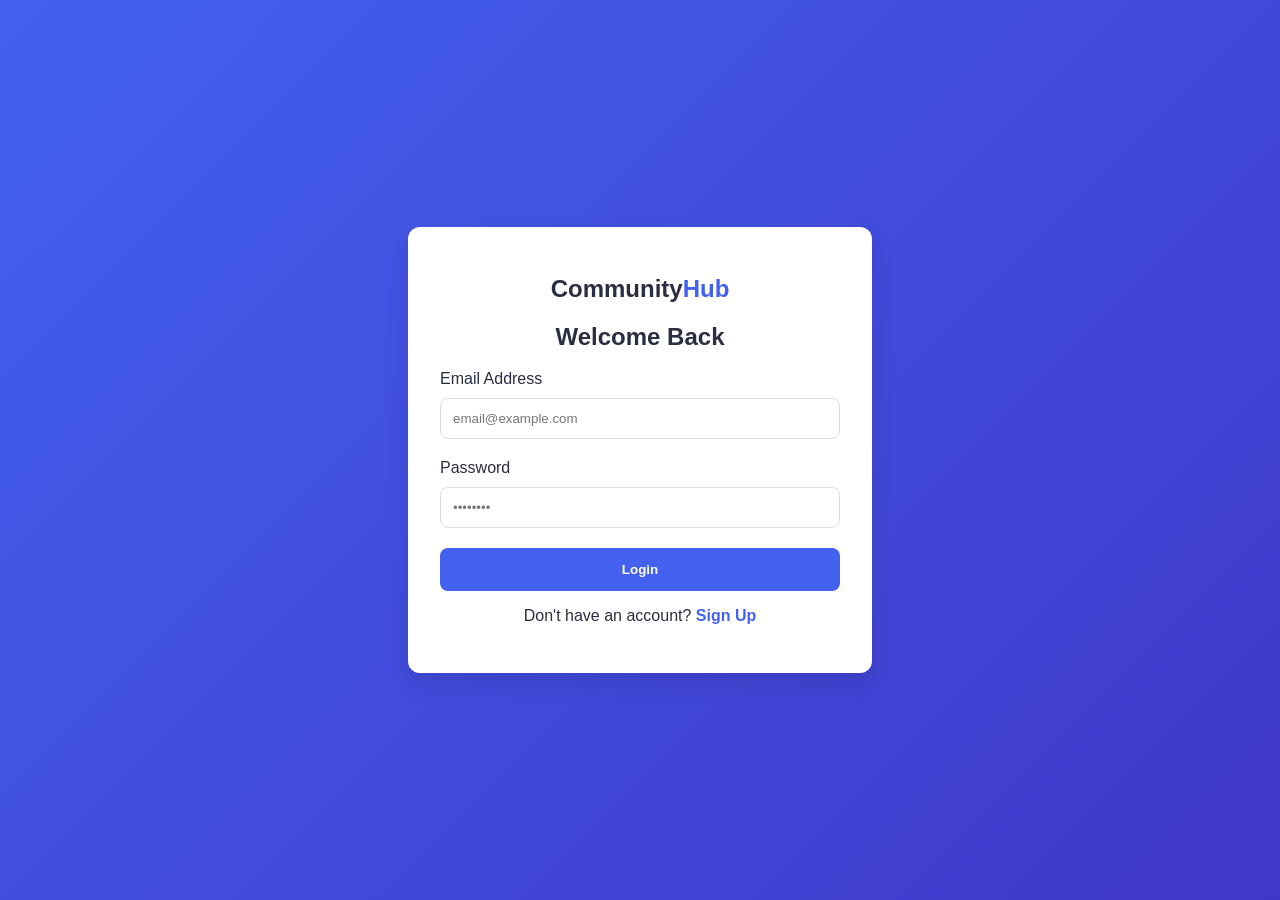
==== source/login.html @ c528bd12 "Initial commit" ====
<!DOCTYPE html>
<html lang="en">
<head>
    <meta charset="UTF-8">
    <title>Login | Community Hub</title>
    <link rel="stylesheet" href="style.css">
</head>
<body class="auth-wrapper">
    <div class="card">
        <div class="text-center">
            <a href="#" class="logo">Community<span>Hub</span></a>
            <h2>Welcome Back</h2>
        </div>
        <form id="loginForm" action="index.html">
            <script src="script.js"></script>
            <label>Email Address</label>
            <input type="email" placeholder="email@example.com" required>
            
            <label>Password</label>
            <input type="password" placeholder="••••••••" required>
            
            <button type="submit" class="btn-primary">Login</button>
        </form>
        <div class="text-center">
            <p>Don't have an account? <a href="signup.html">Sign Up</a></p>
        </div>
    </div>
</body>
</html>
---- source/style.css ----
:root {
    --primary: #4361ee;
    --dark: #2b2d42;
    --light: #f8f9fa;
    --white: #ffffff;
    --gray: #6c757d;
}

body {
    font-family: 'Inter', sans-serif;
    background-color: var(--light);
    margin: 0;
    color: var(--dark);
}

/* Layouts */
.auth-wrapper {
    height: 100vh;
    display: flex;
    justify-content: center;
    align-items: center;
    background: linear-gradient(135deg, #4361ee 0%, #3f37c9 100%);
}

.card {
    background: var(--white);
    padding: 2rem;
    border-radius: 12px;
    box-shadow: 0 10px 25px rgba(0,0,0,0.1);
    width: 100%;
    max-width: 400px;
}

/* Navbar */
.navbar {
    background: var(--white);
    padding: 1rem 10%;
    display: flex;
    justify-content: space-between;
    align-items: center;
    box-shadow: 0 2px 10px rgba(0,0,0,0.05);
}

.logo { font-size: 1.5rem; font-weight: 800; text-decoration: none; color: var(--dark); }
.logo span { color: var(--primary); }

/* Forms & Buttons */
input {
    width: 100%;
    padding: 12px;
    margin: 10px 0 20px 0;
    border: 1px solid #ddd;
    border-radius: 8px;
    box-sizing: border-box;
}

.btn-primary {
    background: var(--primary);
    color: white;
    border: none;
    padding: 14px;
    border-radius: 8px;
    width: 100%;
    font-weight: 600;
    cursor: pointer;
    transition: 0.3s;
}

.btn-primary:hover { background: #3046bc; }

.text-center { text-align: center; margin-top: 1rem; }
a { color: var(--primary); text-decoration: none; font-weight: 600; }
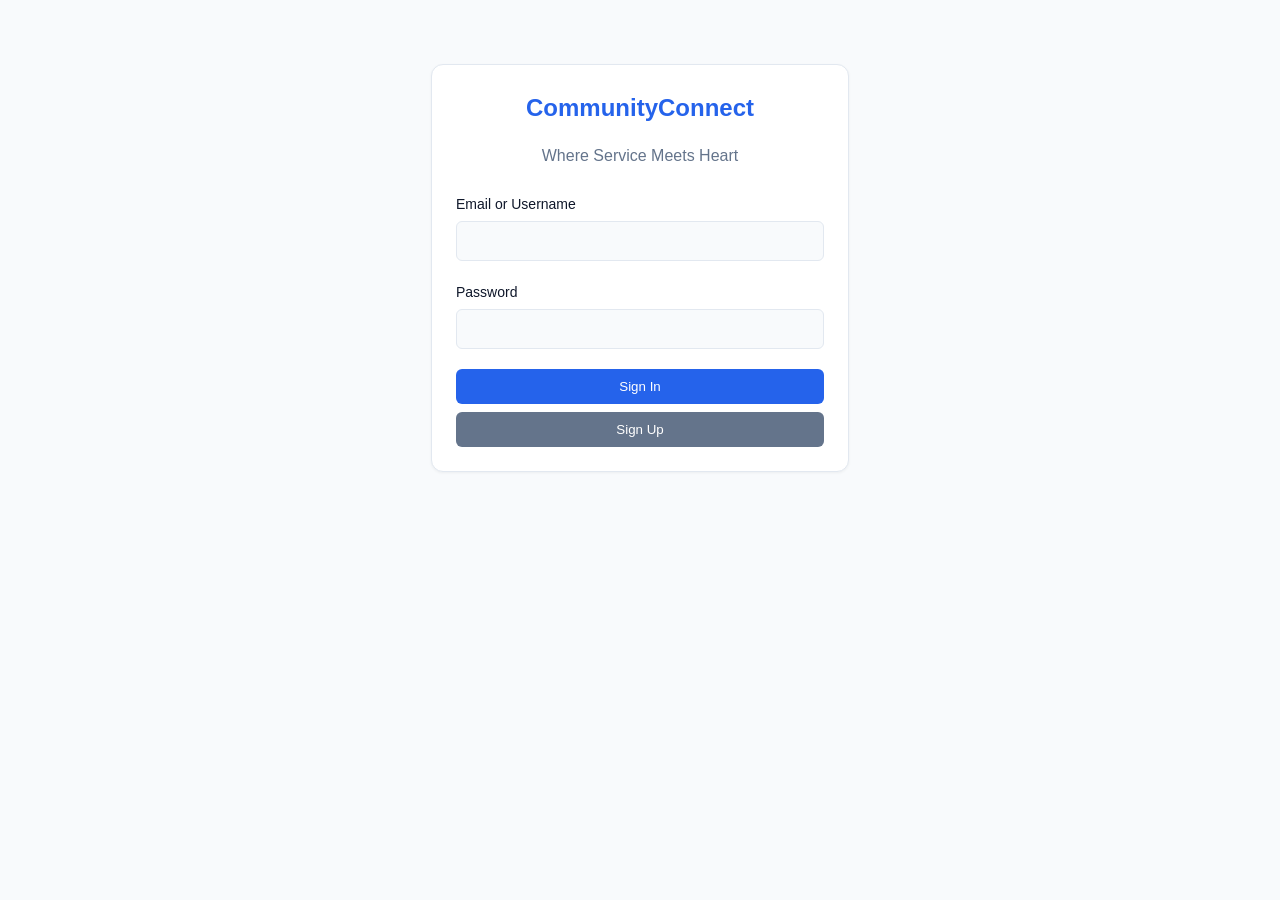
==== commit d8d2d5a4: "Updated homepage layout and fixed typos" ====
--- a/source/login.html
+++ b/source/login.html
@@ -1,29 +1,32 @@
 <!DOCTYPE html>
 <html lang="en">
 <head>
-    <meta charset="UTF-8">
-    <title>Login | Community Hub</title>
-    <link rel="stylesheet" href="style.css">
+  <meta charset="UTF-8">
+  <meta name="viewport" content="width=device-width, initial-scale=1.0">
+  <title>CommunityConnect - Login</title>
+  <link rel="stylesheet" href="style.css">
 </head>
-<body class="auth-wrapper">
-    <div class="card">
-        <div class="text-center">
-            <a href="#" class="logo">Community<span>Hub</span></a>
-            <h2>Welcome Back</h2>
+<body>
+  <div class="auth-container">
+    <main class="main-content">
+      <h2 style="text-align: center; color: var(--primary);">CommunityConnect</h2>
+      <p style="text-align: center; color: var(--text-muted);">Where Service Meets Heart</p>
+      
+      <form style="margin-top: 1.5rem;">
+        <div class="form-group">
+          <label for="username">Email or Username</label>
+          <input type="text" id="username" name="username">
         </div>
-        <form id="loginForm" action="index.html">
-            <script src="script.js"></script>
-            <label>Email Address</label>
-            <input type="email" placeholder="email@example.com" required>
-            
-            <label>Password</label>
-            <input type="password" placeholder="••••••••" required>
-            
-            <button type="submit" class="btn-primary">Login</button>
-        </form>
-        <div class="text-center">
-            <p>Don't have an account? <a href="signup.html">Sign Up</a></p>
+
+        <div class="form-group">
+          <label for="password">Password</label>
+          <input type="password" id="password" name="password">
         </div>
-    </div>
+
+        <button type="button" onclick="window.location.href='index.html'" style="width: 100%; margin-bottom: 0.5rem;">Sign In</button>
+        <button type="button" onclick="window.location.href='signup.html'" style="width: 100%; background: var(--text-muted);">Sign Up</button>
+      </form>
+    </main>
+  </div>
 </body>
 </html>
--- a/source/style.css
+++ b/source/style.css
@@ -1,72 +1,292 @@
 :root {
-    --primary: #4361ee;
-    --dark: #2b2d42;
-    --light: #f8f9fa;
-    --white: #ffffff;
-    --gray: #6c757d;
+  --primary: #2563eb;
+  --primary-hover: #1d4ed8;
+  --bg-main: #f8fafc;
+  --bg-card: #ffffff;
+  --text-dark: #0f172a;
+  --text-muted: #64748b;
+  --border: #e2e8f0;
+  --success: #10b981;
+}
+
+* {
+  box-sizing: border-box;
+  margin: 0;
+  padding: 0;
+  font-family: -apple-system, BlinkMacSystemFont, "Segoe UI", Roboto, sans-serif;
 }
 
 body {
-    font-family: 'Inter', sans-serif;
-    background-color: var(--light);
-    margin: 0;
-    color: var(--dark);
-}
-
-/* Layouts */
-.auth-wrapper {
-    height: 100vh;
-    display: flex;
-    justify-content: center;
-    align-items: center;
-    background: linear-gradient(135deg, #4361ee 0%, #3f37c9 100%);
-}
-
-.card {
-    background: var(--white);
-    padding: 2rem;
-    border-radius: 12px;
-    box-shadow: 0 10px 25px rgba(0,0,0,0.1);
-    width: 100%;
-    max-width: 400px;
-}
-
-/* Navbar */
-.navbar {
-    background: var(--white);
-    padding: 1rem 10%;
-    display: flex;
-    justify-content: space-between;
-    align-items: center;
-    box-shadow: 0 2px 10px rgba(0,0,0,0.05);
-}
-
-.logo { font-size: 1.5rem; font-weight: 800; text-decoration: none; color: var(--dark); }
-.logo span { color: var(--primary); }
-
-/* Forms & Buttons */
-input {
-    width: 100%;
-    padding: 12px;
-    margin: 10px 0 20px 0;
-    border: 1px solid #ddd;
-    border-radius: 8px;
-    box-sizing: border-box;
-}
-
-.btn-primary {
-    background: var(--primary);
-    color: white;
-    border: none;
-    padding: 14px;
-    border-radius: 8px;
-    width: 100%;
-    font-weight: 600;
-    cursor: pointer;
-    transition: 0.3s;
-}
-
-.btn-primary:hover { background: #3046bc; }
-
-.text-center { text-align: center; margin-top: 1rem; }
-a { color: var(--primary); text-decoration: none; font-weight: 600; }+  background-color: var(--bg-main);
+  color: var(--text-dark);
+  line-height: 1.6;
+}
+
+/* --- Responsive Navigation & Header --- */
+header {
+  background: var(--bg-card);
+  border-bottom: 1px solid var(--border);
+  padding: 1rem 2rem;
+  display: flex;
+  justify-content: space-between;
+  align-items: center;
+  flex-wrap: wrap;
+  gap: 1rem;
+}
+
+header h1 {
+  font-size: 1.5rem;
+  color: var(--primary);
+}
+
+.navbar ul {
+  display: flex;
+  list-style: none;
+  gap: 1.5rem;
+  flex-wrap: wrap;
+}
+
+.navbar a {
+  text-decoration: none;
+  color: var(--text-muted);
+  font-weight: 500;
+  transition: color 0.2s;
+}
+
+.navbar a:hover, .navbar a.active {
+  color: var(--primary);
+}
+
+/* --- Layout Grids --- */
+.layout {
+  max-width: 1200px;
+  margin: 2rem auto;
+  padding: 0 1rem;
+  display: grid;
+  grid-template-columns: 2fr 1fr;
+  gap: 2rem;
+}
+
+.single-layout {
+  max-width: 800px;
+  margin: 2rem auto;
+  padding: 0 1rem;
+}
+
+/* --- Card & Content Elements --- */
+section, .main-content {
+  background: var(--bg-card);
+  border: 1px solid var(--border);
+  border-radius: 12px;
+  padding: 1.5rem;
+  margin-bottom: 1.5rem;
+  box-shadow: 0 1px 3px rgba(0,0,0,0.05);
+}
+
+h2, h3 {
+  margin-bottom: 1rem;
+  color: var(--text-dark);
+}
+
+p {
+  margin-bottom: 1rem;
+  color: var(--text-dark);
+}
+
+/* --- Dashboard Statistics --- */
+.stats {
+  display: grid;
+  grid-template-columns: repeat(3, 1fr);
+  gap: 1rem;
+  margin: 1rem 0;
+}
+
+.stat-card {
+  background: var(--bg-main);
+  padding: 1rem;
+  border-radius: 8px;
+  text-align: center;
+  border: 1px solid var(--border);
+}
+
+.stat-card h3 {
+  color: var(--primary);
+  font-size: 1.75rem;
+  margin-bottom: 0.25rem;
+}
+
+.stat-card p {
+  font-size: 0.875rem;
+  color: var(--text-muted);
+  margin-bottom: 0;
+}
+
+/* --- Form Design --- */
+.form-group {
+  margin-bottom: 1.25rem;
+}
+
+label {
+  display: block;
+  font-size: 0.875rem;
+  font-weight: 500;
+  margin-bottom: 0.35rem;
+}
+
+input[type="text"], 
+input[type="email"], 
+input[type="password"], 
+input[type="date"], 
+textarea {
+  width: 100%;
+  padding: 0.625rem 0.75rem;
+  border: 1px solid var(--border);
+  border-radius: 6px;
+  background: var(--bg-main);
+  font-size: 1rem;
+  transition: all 0.2s;
+}
+
+input:focus, textarea:focus {
+  outline: none;
+  border-color: var(--primary);
+  background: var(--bg-card);
+  box-shadow: 0 0 0 3px rgba(37, 99, 235, 0.1);
+}
+
+button, .button {
+  display: inline-block;
+  background: var(--primary);
+  color: white;
+  border: none;
+  padding: 0.625rem 1.25rem;
+  border-radius: 6px;
+  font-weight: 500;
+  text-decoration: none;
+  cursor: pointer;
+  transition: background 0.2s;
+  text-align: center;
+}
+
+button:hover, .button:hover {
+  background: var(--primary-hover);
+}
+
+/* --- Lists & Event Items --- */
+ul, ol {
+  padding-left: 1.25rem;
+  margin-bottom: 1rem;
+}
+
+.event-list, .quick-links ul, .chat-rooms ul, .online-members ul {
+  list-style: none;
+  padding-left: 0;
+}
+
+.event-item {
+  padding: 1rem 0;
+  border-bottom: 1px solid var(--border);
+}
+
+.event-item:last-child {
+  border-bottom: none;
+}
+
+.event-date {
+  color: var(--primary);
+  font-weight: 600;
+}
+
+img {
+  max-width: 100%;
+  height: auto;
+  border-radius: 8px;
+}
+
+/* --- Component-Specific Styles --- */
+.profile-image {
+  width: 120px;
+  height: 120px;
+  border-radius: 50%;
+  object-fit: cover;
+  margin-bottom: 1rem;
+  border: 3px solid var(--primary);
+}
+
+/* Chat Layout Customization */
+.chat-container {
+  display: grid;
+  grid-template-columns: 200px 1fr 200px;
+  gap: 1.5rem;
+  max-width: 1200px;
+  margin: 2rem auto;
+  padding: 0 1rem;
+}
+
+.chat-window {
+  height: 350px;
+  border: 1px solid var(--border);
+  background: var(--bg-main);
+  border-radius: 8px;
+  padding: 1rem;
+  overflow-y: auto;
+  margin-bottom: 1rem;
+}
+
+.message {
+  background: white;
+  padding: 0.5rem 0.75rem;
+  border-radius: 6px;
+  margin-bottom: 0.75rem;
+  box-shadow: 0 1px 2px rgba(0,0,0,0.02);
+}
+
+.chat-form {
+  display: flex;
+  gap: 0.5rem;
+}
+
+.chat-rooms li, .online-members li {
+  padding: 0.5rem 0.75rem;
+  border-radius: 6px;
+  margin-bottom: 0.25rem;
+  cursor: pointer;
+}
+
+.chat-rooms li.active {
+  background: var(--primary);
+  color: white;
+}
+
+/* Auth Screens Layout */
+.auth-container {
+  max-width: 450px;
+  margin: 4rem auto;
+  padding: 0 1rem;
+}
+
+/* --- Media Queries / Responsiveness --- */
+@media (max-width: 992px) {
+  .chat-container {
+    grid-template-columns: 1fr;
+  }
+  .chat-rooms, .online-members {
+    display: none; /* Hide panels on smaller viewport spaces */
+  }
+}
+
+@media (max-width: 768px) {
+  header {
+    flex-direction: column;
+    text-align: center;
+    padding: 1rem;
+  }
+  
+  .layout {
+    grid-template-columns: 1fr;
+  }
+
+  .stats {
+    grid-template-columns: 1fr;
+  }
+}
